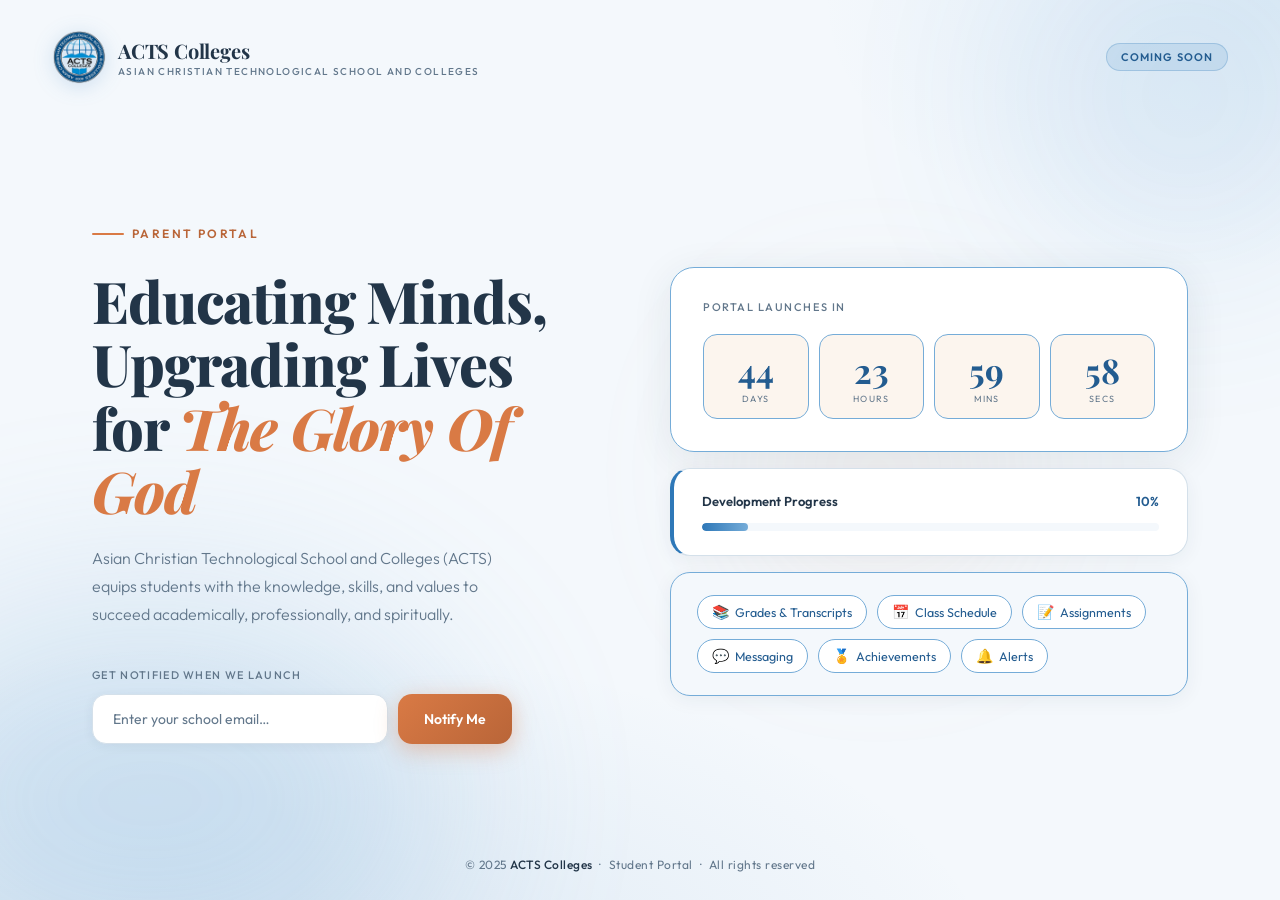
==== index.html @ 6156547c "Initial commit - Parent Portal" ====
<!DOCTYPE html>
<html lang="en">
<head>
<meta charset="UTF-8">
<meta name="viewport" content="width=device-width, initial-scale=1.0">
<title>ACTS Colleges Parents-Portal</title>
<link rel="preconnect" href="https://fonts.googleapis.com">
<link rel="icon" href="logo-no-bg.png">
<link href="https://fonts.googleapis.com/css2?family=Playfair+Display:ital,wght@0,600;0,700;0,800;1,600&family=Outfit:wght@300;400;500;600&display=swap" rel="stylesheet">
<style>
:root {
  --blue: #2e78b8;
  --red: #d97a45;
  --blue-mid: #3f8ccc;
  --blue-lt: #75acd8;
  --blue-dk: #235c90;
  --red-dk: #b96538;
  --white: #ffffff;
  --off: #f4f8fc;
  --cream: #fcf5ee;
  --text: #223548;
  --muted: #62778b;
  --border: #d4e0ea;
  --accent-soft: #f1c7ad;
}

*, *::before, *::after { box-sizing: border-box; margin: 0; padding: 0; }
html { height: 100%; }

body {
  font-family: 'Outfit', sans-serif;
  background-color: var(--off);
  color: var(--text);
  min-height: 100vh;
  overflow-x: hidden;
  position: relative;
}

/* -- BACKGROUND -- */
.bg-base {
  position: fixed;
  inset: 0;
  z-index: 0;
  background:
    radial-gradient(ellipse 90% 60% at 20% 110%, rgba(46,120,184,0.12) 0%, transparent 65%),
    radial-gradient(ellipse 60% 50% at 100% 0%, rgba(63,140,204,0.1) 0%, transparent 60%),
    var(--off);
}

.shape {
  position: fixed;
  z-index: 0;
  border-radius: 50%;
  filter: blur(100px);
  animation: breathe 10s ease-in-out infinite alternate;
}
.shape-1 {
  width: 600px; height: 400px;
  background: var(--blue-lt);
  opacity: 0.28;
  bottom: -100px; left: -150px;
  animation-duration: 13s;
}
.shape-2 {
  width: 350px; height: 350px;
  background: var(--blue-mid);
  opacity: 0.1;
  top: -80px; right: -80px;
  animation-duration: 9s;
  animation-delay: -3s;
}
.shape-3 {
  width: 220px; height: 220px;
  background: var(--accent-soft);
  opacity: 0.18;
  top: 40%; left: 60%;
  animation-duration: 15s;
  animation-delay: -6s;
}

@keyframes breathe {
  0% { transform: scale(1) rotate(0deg); }
  100% { transform: scale(1.1) rotate(8deg); }
}

/* -- PAGE -- */
.page {
  position: relative;
  z-index: 1;
  min-height: 100vh;
  display: grid;
  grid-template-rows: auto 1fr auto;
}

/* -- HEADER -- */
header {
  padding: 30px 52px;
  display: flex;
  align-items: center;
  justify-content: space-between;
  animation: fadeDown 0.7s ease both;
}

.logo {
  display: flex;
  align-items: center;
  gap: 12px;
}

.logo-icon {
  width: 54px; height: 54px;
  display: flex; align-items: center; justify-content: center;
}
.logo-icon img {
  width: 100%; height: 100%;
  object-fit: contain;
  filter: drop-shadow(0 3px 10px rgba(46,120,184,0.3));
}

.logo-name {
  font-family: 'Playfair Display', serif;
  font-size: 20px;
  font-weight: 700;
  color: var(--text);
  letter-spacing: -0.01em;
}
.logo-name span {
  display: block;
  font-family: 'Outfit', sans-serif;
  font-size: 10px;
  font-weight: 500;
  letter-spacing: 0.14em;
  text-transform: uppercase;
  color: var(--muted);
  margin-top: 1px;
}

.nav-badge {
  background: rgba(46,120,184,0.12);
  border: 1px solid rgba(46,120,184,0.25);
  color: var(--blue-dk);
  font-size: 11px;
  font-weight: 600;
  letter-spacing: 0.1em;
  text-transform: uppercase;
  padding: 6px 14px;
  border-radius: 100px;
}

/* -- HERO -- */
.hero {
  display: grid;
  grid-template-columns: 1fr 1fr;
  align-items: center;
  gap: 60px;
  padding: 60px 52px 40px;
  max-width: 1200px;
  margin: 0 auto;
  width: 100%;
}

.hero-content { }

.portal-tag {
  display: inline-flex;
  align-items: center;
  gap: 8px;
  margin-bottom: 28px;
  animation: fadeUp 0.7s 0.1s ease both;
}
.portal-tag-line {
  width: 32px; height: 2px;
  background: var(--red);
  border-radius: 2px;
}
.portal-tag-text {
  font-size: 12px;
  font-weight: 600;
  letter-spacing: 0.2em;
  text-transform: uppercase;
  color: var(--red-dk);
}

.hero-title {
  font-family: 'Playfair Display', serif;
  font-size: clamp(32px, 4.5vw, 60px);
  font-weight: 800;
  line-height: 1.1;
  letter-spacing: -0.02em;
  color: var(--text);
  margin-bottom: 22px;
  animation: fadeUp 0.8s 0.2s ease both;
}
.hero-title em {
  font-style: italic;
  color: var(--red);
  position: relative;
}

.hero-desc {
  font-size: 16px;
  color: var(--muted);
  line-height: 1.75;
  font-weight: 300;
  max-width: 420px;
  margin-bottom: 40px;
  animation: fadeUp 0.8s 0.3s ease both;
}

/* Notify form */
.notify-wrap {
  animation: fadeUp 0.8s 0.4s ease both;
}
.notify-label {
  font-size: 11px;
  letter-spacing: 0.12em;
  text-transform: uppercase;
  color: var(--muted);
  margin-bottom: 12px;
  font-weight: 500;
}
.notify-row {
  display: flex;
  gap: 10px;
  flex-wrap: wrap;
  max-width: 420px;
}
.notify-input {
  flex: 1;
  min-width: 200px;
  padding: 15px 20px;
  border: 1.5px solid var(--border);
  border-radius: 14px;
  background: var(--white);
  font-family: 'Outfit', sans-serif;
  font-size: 14px;
  color: var(--text);
  outline: none;
  transition: border-color 0.2s, box-shadow 0.2s;
  box-shadow: 0 2px 12px rgba(34,53,72,0.06);
}
.notify-input::placeholder { color: var(--muted); }
.notify-input:focus {
  border-color: var(--blue-mid);
  box-shadow: 0 0 0 3px rgba(46,120,184,0.14);
}
.notify-btn {
  padding: 15px 26px;
  background: linear-gradient(135deg, var(--red), var(--red-dk));
  color: var(--white);
  border: none;
  border-radius: 14px;
  font-family: 'Outfit', sans-serif;
  font-size: 14px;
  font-weight: 600;
  cursor: pointer;
  transition: transform 0.2s, box-shadow 0.2s;
  box-shadow: 0 6px 22px rgba(217,122,69,0.38);
  white-space: nowrap;
}
.notify-btn:hover { transform: translateY(-2px); box-shadow: 0 10px 30px rgba(217,122,69,0.45); }
.notify-btn:active { transform: translateY(0); }

/* -- RIGHT PANEL -- */
.hero-right {
  display: flex;
  flex-direction: column;
  gap: 16px;
  animation: fadeLeft 0.9s 0.35s ease both;
}

/* Countdown card */
.countdown-card {
  background: var(--white);
  border: 1px solid var(--blue-lt);
  border-radius: 24px;
  padding: 32px;
  box-shadow: 0 8px 40px rgba(34,53,72,0.09);
}
.cd-title {
  font-size: 11px;
  letter-spacing: 0.14em;
  text-transform: uppercase;
  color: var(--muted);
  margin-bottom: 20px;
  font-weight: 500;
}
.countdown {
  display: grid;
  grid-template-columns: repeat(4, 1fr);
  gap: 10px;
}
.cd-unit {
  background: var(--cream);
  border: 1px solid var(--blue-lt);
  border-radius: 14px;
  padding: 18px 10px 14px;
  text-align: center;
  transition: transform 0.2s, box-shadow 0.2s;
}
.cd-unit:hover { box-shadow: 0 4px 16px rgba(217,122,69,0.15); }
.cd-unit:hover { transform: translateY(-3px); }
.cd-num {
  font-family: 'Playfair Display', serif;
  font-size: 34px;
  font-weight: 700;
  color: var(--blue-dk);
  line-height: 1;
  display: block;
  font-variant-numeric: tabular-nums;
}
.cd-lbl {
  font-size: 9px;
  letter-spacing: 0.14em;
  text-transform: uppercase;
  color: var(--muted);
  display: block;
  margin-top: 6px;
}

/* Progress bar */
.progress-card {
  background: var(--white);
  border-left: 4px solid var(--blue);
  border-top: 1px solid var(--border);
  border-right: 1px solid var(--border);
  border-bottom: 1px solid var(--border);
  border-radius: 20px;
  padding: 24px 28px;
  box-shadow: 0 4px 20px rgba(34,53,72,0.06);
}
.progress-header {
  display: flex;
  justify-content: space-between;
  align-items: center;
  margin-bottom: 14px;
}
.progress-title {
  font-size: 13px;
  font-weight: 600;
  color: var(--text);
}
.progress-pct {
  font-size: 13px;
  font-weight: 600;
  color: var(--blue-dk);
}
.progress-track {
  height: 8px;
  background: var(--off);
  border-radius: 100px;
  overflow: hidden;
}
.progress-fill {
  height: 100%;
  width: 10%;
  background: linear-gradient(90deg, var(--blue), var(--blue-lt));
  border-radius: 100px;
  animation: fillBar 1.4s 0.8s ease both;
  transform-origin: left;
  transform: scaleX(0);
}
@keyframes fillBar { to { transform: scaleX(1); } }

/* Features list */
.features-card {
  background: var(--off);
  border: 1px solid var(--blue-lt);
  border-radius: 20px;
  padding: 22px 26px;
  box-shadow: 0 4px 20px rgba(34,53,72,0.06);
  display: flex;
  flex-wrap: wrap;
  gap: 10px;
}
.feat-tag {
  display: flex;
  align-items: center;
  gap: 6px;
  font-size: 12.5px;
  color: var(--blue-dk);
  background: var(--white);
  border: 1px solid var(--blue-lt);
  border-radius: 100px;
  padding: 7px 14px;
  font-weight: 400;
}
.feat-tag .fi { font-size: 14px; }

/* -- FOOTER -- */
footer {
  text-align: center;
  padding: 28px 24px;
  font-size: 12px;
  color: var(--muted);
  letter-spacing: 0.04em;
  animation: fadeUp 0.7s 0.7s ease both;
}
footer strong { color: var(--text); font-weight: 500; }

/* -- TOAST -- */
.toast {
  position: fixed;
  bottom: 32px; left: 50%;
  transform: translateX(-50%) translateY(80px);
  background: var(--text);
  color: #fff;
  padding: 12px 26px;
  border-radius: 100px;
  font-size: 13px;
  font-weight: 500;
  opacity: 0;
  transition: all 0.4s cubic-bezier(0.34,1.56,0.64,1);
  z-index: 99;
}
.toast.show { opacity: 1; transform: translateX(-50%) translateY(0); }

/* -- ANIMATIONS -- */
@keyframes fadeDown { from { opacity:0; transform:translateY(-14px); } to { opacity:1; transform:translateY(0); } }
@keyframes fadeUp   { from { opacity:0; transform:translateY(18px);  } to { opacity:1; transform:translateY(0); } }
@keyframes fadeLeft { from { opacity:0; transform:translateX(24px);  } to { opacity:1; transform:translateX(0); } }

/* -- RESPONSIVE -- */
@media (max-width: 820px) {
  .hero { grid-template-columns: 1fr; padding: 40px 28px 30px; }
  .hero-right { order: -1; }
  .countdown { grid-template-columns: repeat(4, 1fr); }
  header { padding: 22px 28px; }
}
@media (max-width: 480px) {
  .countdown { grid-template-columns: repeat(2, 1fr); }
  .cd-num { font-size: 28px; }
  .hero-title { font-size: 34px; }
  .nav-badge { display: none; }
}
</style>
</head>
<body>

<div class="bg-base"></div>
<div class="shape shape-1"></div>
<div class="shape shape-2"></div>
<div class="shape shape-3"></div>

<div class="page">
  <header>
    <div class="logo">
      <div class="logo-icon">
        <img src="logo-no-bg.png" alt="ACTS Colleges Logo" />
      </div>
      <div class="logo-name">
        ACTS Colleges
        <span>Asian Christian Technological School and Colleges</span>
      </div>
    </div>
    <div class="nav-badge">Coming Soon</div>
  </header>

  <main class="hero">
    <div class="hero-content">
      <div class="portal-tag">
        <div class="portal-tag-line"></div>
        <span class="portal-tag-text">Parent Portal</span>
      </div>

      <h1 class="hero-title">
        Educating Minds,<br>Upgrading Lives<br>for <em>The Glory Of God</em>
      </h1>

      <p class="hero-desc">
        Asian Christian Technological School and Colleges (ACTS) equips students with the knowledge, skills, and values to succeed academically, professionally, and spiritually.
      </p>

      <div class="notify-wrap">
        <p class="notify-label">Get notified when we launch</p>
        <div class="notify-row">
          <input class="notify-input" type="email" id="student-email" placeholder="Enter your school email…">
          <button class="notify-btn" onclick="handleNotify()">Notify Me</button>
        </div>
      </div>
    </div>

    <div class="hero-right">
      <!-- Countdown -->
      <div class="countdown-card">
        <p class="cd-title">Portal launches in</p>
        <div class="countdown">
          <div class="cd-unit">
            <span class="cd-num" id="cd-days">00</span>
            <span class="cd-lbl">Days</span>
          </div>
          <div class="cd-unit">
            <span class="cd-num" id="cd-hours">00</span>
            <span class="cd-lbl">Hours</span>
          </div>
          <div class="cd-unit">
            <span class="cd-num" id="cd-mins">00</span>
            <span class="cd-lbl">Mins</span>
          </div>
          <div class="cd-unit">
            <span class="cd-num" id="cd-secs">00</span>
            <span class="cd-lbl">Secs</span>
          </div>
        </div>
      </div>

      <!-- Progress -->
      <div class="progress-card">
        <div class="progress-header">
          <span class="progress-title">Development Progress</span>
          <span class="progress-pct">10%</span>
        </div>
        <div class="progress-track">
          <div class="progress-fill"></div>
        </div>
      </div>

      <!-- Features -->
      <div class="features-card">
        <div class="feat-tag"><span class="fi">📚</span> Grades &amp; Transcripts</div>
        <div class="feat-tag"><span class="fi">📅</span> Class Schedule</div>
        <div class="feat-tag"><span class="fi">📝</span> Assignments</div>
        <div class="feat-tag"><span class="fi">💬</span> Messaging</div>
        <div class="feat-tag"><span class="fi">🏅</span> Achievements</div>
        <div class="feat-tag"><span class="fi">🔔</span> Alerts</div>
      </div>
    </div>
  </main>

  <footer>
    &copy; 2025 <strong>ACTS Colleges</strong> &nbsp;&middot;&nbsp; Student Portal &nbsp;&middot;&nbsp; All rights reserved
  </footer>
</div>

<div class="toast" id="toast">&#10003; You'll be notified at launch!</div>

<script>
const target = new Date(Date.now() + 45 * 24 * 60 * 60 * 1000);
function pad(n) { return String(n).padStart(2, '0'); }

function tick() {
  const diff = target - Date.now();
  if (diff <= 0) return;
  const d = Math.floor(diff / 86400000);
  const h = Math.floor((diff % 86400000) / 3600000);
  const m = Math.floor((diff % 3600000) / 60000);
  const s = Math.floor((diff % 60000) / 1000);
  document.getElementById('cd-days').textContent = pad(d);
  document.getElementById('cd-hours').textContent = pad(h);
  document.getElementById('cd-mins').textContent = pad(m);
  document.getElementById('cd-secs').textContent = pad(s);
}
tick();
setInterval(tick, 1000);

function handleNotify() {
  const input = document.getElementById('student-email');
  if (!input.value || !input.value.includes('@')) {
    input.style.borderColor = 'var(--blue-mid)';
    input.style.boxShadow = '0 0 0 3px rgba(46,120,184,0.15)';
    setTimeout(() => { input.style.borderColor = ''; input.style.boxShadow = ''; }, 1500);
    return;
  }
  const toast = document.getElementById('toast');
  toast.classList.add('show');
  input.value = '';
  setTimeout(() => toast.classList.remove('show'), 3500);
}
</script>
</body>
</html>
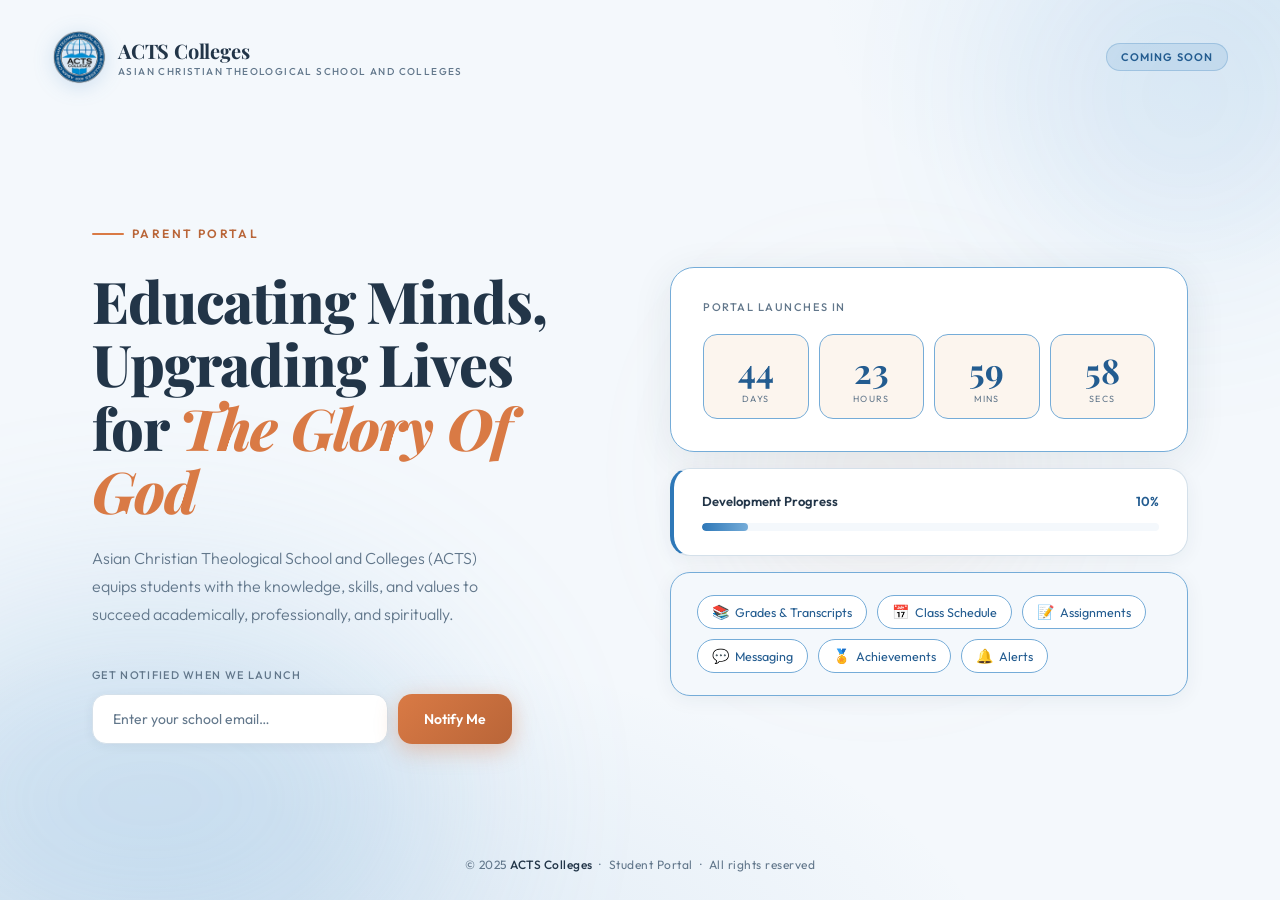
==== commit 3ac7afc4: "Update logo and description" ====
--- a/index.html
+++ b/index.html
@@ -7,433 +7,7 @@
 <link rel="preconnect" href="https://fonts.googleapis.com">
 <link rel="icon" href="logo-no-bg.png">
 <link href="https://fonts.googleapis.com/css2?family=Playfair+Display:ital,wght@0,600;0,700;0,800;1,600&family=Outfit:wght@300;400;500;600&display=swap" rel="stylesheet">
-<style>
-:root {
-  --blue: #2e78b8;
-  --red: #d97a45;
-  --blue-mid: #3f8ccc;
-  --blue-lt: #75acd8;
-  --blue-dk: #235c90;
-  --red-dk: #b96538;
-  --white: #ffffff;
-  --off: #f4f8fc;
-  --cream: #fcf5ee;
-  --text: #223548;
-  --muted: #62778b;
-  --border: #d4e0ea;
-  --accent-soft: #f1c7ad;
-}
-
-*, *::before, *::after { box-sizing: border-box; margin: 0; padding: 0; }
-html { height: 100%; }
-
-body {
-  font-family: 'Outfit', sans-serif;
-  background-color: var(--off);
-  color: var(--text);
-  min-height: 100vh;
-  overflow-x: hidden;
-  position: relative;
-}
-
-/* -- BACKGROUND -- */
-.bg-base {
-  position: fixed;
-  inset: 0;
-  z-index: 0;
-  background:
-    radial-gradient(ellipse 90% 60% at 20% 110%, rgba(46,120,184,0.12) 0%, transparent 65%),
-    radial-gradient(ellipse 60% 50% at 100% 0%, rgba(63,140,204,0.1) 0%, transparent 60%),
-    var(--off);
-}
-
-.shape {
-  position: fixed;
-  z-index: 0;
-  border-radius: 50%;
-  filter: blur(100px);
-  animation: breathe 10s ease-in-out infinite alternate;
-}
-.shape-1 {
-  width: 600px; height: 400px;
-  background: var(--blue-lt);
-  opacity: 0.28;
-  bottom: -100px; left: -150px;
-  animation-duration: 13s;
-}
-.shape-2 {
-  width: 350px; height: 350px;
-  background: var(--blue-mid);
-  opacity: 0.1;
-  top: -80px; right: -80px;
-  animation-duration: 9s;
-  animation-delay: -3s;
-}
-.shape-3 {
-  width: 220px; height: 220px;
-  background: var(--accent-soft);
-  opacity: 0.18;
-  top: 40%; left: 60%;
-  animation-duration: 15s;
-  animation-delay: -6s;
-}
-
-@keyframes breathe {
-  0% { transform: scale(1) rotate(0deg); }
-  100% { transform: scale(1.1) rotate(8deg); }
-}
-
-/* -- PAGE -- */
-.page {
-  position: relative;
-  z-index: 1;
-  min-height: 100vh;
-  display: grid;
-  grid-template-rows: auto 1fr auto;
-}
-
-/* -- HEADER -- */
-header {
-  padding: 30px 52px;
-  display: flex;
-  align-items: center;
-  justify-content: space-between;
-  animation: fadeDown 0.7s ease both;
-}
-
-.logo {
-  display: flex;
-  align-items: center;
-  gap: 12px;
-}
-
-.logo-icon {
-  width: 54px; height: 54px;
-  display: flex; align-items: center; justify-content: center;
-}
-.logo-icon img {
-  width: 100%; height: 100%;
-  object-fit: contain;
-  filter: drop-shadow(0 3px 10px rgba(46,120,184,0.3));
-}
-
-.logo-name {
-  font-family: 'Playfair Display', serif;
-  font-size: 20px;
-  font-weight: 700;
-  color: var(--text);
-  letter-spacing: -0.01em;
-}
-.logo-name span {
-  display: block;
-  font-family: 'Outfit', sans-serif;
-  font-size: 10px;
-  font-weight: 500;
-  letter-spacing: 0.14em;
-  text-transform: uppercase;
-  color: var(--muted);
-  margin-top: 1px;
-}
-
-.nav-badge {
-  background: rgba(46,120,184,0.12);
-  border: 1px solid rgba(46,120,184,0.25);
-  color: var(--blue-dk);
-  font-size: 11px;
-  font-weight: 600;
-  letter-spacing: 0.1em;
-  text-transform: uppercase;
-  padding: 6px 14px;
-  border-radius: 100px;
-}
-
-/* -- HERO -- */
-.hero {
-  display: grid;
-  grid-template-columns: 1fr 1fr;
-  align-items: center;
-  gap: 60px;
-  padding: 60px 52px 40px;
-  max-width: 1200px;
-  margin: 0 auto;
-  width: 100%;
-}
-
-.hero-content { }
-
-.portal-tag {
-  display: inline-flex;
-  align-items: center;
-  gap: 8px;
-  margin-bottom: 28px;
-  animation: fadeUp 0.7s 0.1s ease both;
-}
-.portal-tag-line {
-  width: 32px; height: 2px;
-  background: var(--red);
-  border-radius: 2px;
-}
-.portal-tag-text {
-  font-size: 12px;
-  font-weight: 600;
-  letter-spacing: 0.2em;
-  text-transform: uppercase;
-  color: var(--red-dk);
-}
-
-.hero-title {
-  font-family: 'Playfair Display', serif;
-  font-size: clamp(32px, 4.5vw, 60px);
-  font-weight: 800;
-  line-height: 1.1;
-  letter-spacing: -0.02em;
-  color: var(--text);
-  margin-bottom: 22px;
-  animation: fadeUp 0.8s 0.2s ease both;
-}
-.hero-title em {
-  font-style: italic;
-  color: var(--red);
-  position: relative;
-}
-
-.hero-desc {
-  font-size: 16px;
-  color: var(--muted);
-  line-height: 1.75;
-  font-weight: 300;
-  max-width: 420px;
-  margin-bottom: 40px;
-  animation: fadeUp 0.8s 0.3s ease both;
-}
-
-/* Notify form */
-.notify-wrap {
-  animation: fadeUp 0.8s 0.4s ease both;
-}
-.notify-label {
-  font-size: 11px;
-  letter-spacing: 0.12em;
-  text-transform: uppercase;
-  color: var(--muted);
-  margin-bottom: 12px;
-  font-weight: 500;
-}
-.notify-row {
-  display: flex;
-  gap: 10px;
-  flex-wrap: wrap;
-  max-width: 420px;
-}
-.notify-input {
-  flex: 1;
-  min-width: 200px;
-  padding: 15px 20px;
-  border: 1.5px solid var(--border);
-  border-radius: 14px;
-  background: var(--white);
-  font-family: 'Outfit', sans-serif;
-  font-size: 14px;
-  color: var(--text);
-  outline: none;
-  transition: border-color 0.2s, box-shadow 0.2s;
-  box-shadow: 0 2px 12px rgba(34,53,72,0.06);
-}
-.notify-input::placeholder { color: var(--muted); }
-.notify-input:focus {
-  border-color: var(--blue-mid);
-  box-shadow: 0 0 0 3px rgba(46,120,184,0.14);
-}
-.notify-btn {
-  padding: 15px 26px;
-  background: linear-gradient(135deg, var(--red), var(--red-dk));
-  color: var(--white);
-  border: none;
-  border-radius: 14px;
-  font-family: 'Outfit', sans-serif;
-  font-size: 14px;
-  font-weight: 600;
-  cursor: pointer;
-  transition: transform 0.2s, box-shadow 0.2s;
-  box-shadow: 0 6px 22px rgba(217,122,69,0.38);
-  white-space: nowrap;
-}
-.notify-btn:hover { transform: translateY(-2px); box-shadow: 0 10px 30px rgba(217,122,69,0.45); }
-.notify-btn:active { transform: translateY(0); }
-
-/* -- RIGHT PANEL -- */
-.hero-right {
-  display: flex;
-  flex-direction: column;
-  gap: 16px;
-  animation: fadeLeft 0.9s 0.35s ease both;
-}
-
-/* Countdown card */
-.countdown-card {
-  background: var(--white);
-  border: 1px solid var(--blue-lt);
-  border-radius: 24px;
-  padding: 32px;
-  box-shadow: 0 8px 40px rgba(34,53,72,0.09);
-}
-.cd-title {
-  font-size: 11px;
-  letter-spacing: 0.14em;
-  text-transform: uppercase;
-  color: var(--muted);
-  margin-bottom: 20px;
-  font-weight: 500;
-}
-.countdown {
-  display: grid;
-  grid-template-columns: repeat(4, 1fr);
-  gap: 10px;
-}
-.cd-unit {
-  background: var(--cream);
-  border: 1px solid var(--blue-lt);
-  border-radius: 14px;
-  padding: 18px 10px 14px;
-  text-align: center;
-  transition: transform 0.2s, box-shadow 0.2s;
-}
-.cd-unit:hover { box-shadow: 0 4px 16px rgba(217,122,69,0.15); }
-.cd-unit:hover { transform: translateY(-3px); }
-.cd-num {
-  font-family: 'Playfair Display', serif;
-  font-size: 34px;
-  font-weight: 700;
-  color: var(--blue-dk);
-  line-height: 1;
-  display: block;
-  font-variant-numeric: tabular-nums;
-}
-.cd-lbl {
-  font-size: 9px;
-  letter-spacing: 0.14em;
-  text-transform: uppercase;
-  color: var(--muted);
-  display: block;
-  margin-top: 6px;
-}
-
-/* Progress bar */
-.progress-card {
-  background: var(--white);
-  border-left: 4px solid var(--blue);
-  border-top: 1px solid var(--border);
-  border-right: 1px solid var(--border);
-  border-bottom: 1px solid var(--border);
-  border-radius: 20px;
-  padding: 24px 28px;
-  box-shadow: 0 4px 20px rgba(34,53,72,0.06);
-}
-.progress-header {
-  display: flex;
-  justify-content: space-between;
-  align-items: center;
-  margin-bottom: 14px;
-}
-.progress-title {
-  font-size: 13px;
-  font-weight: 600;
-  color: var(--text);
-}
-.progress-pct {
-  font-size: 13px;
-  font-weight: 600;
-  color: var(--blue-dk);
-}
-.progress-track {
-  height: 8px;
-  background: var(--off);
-  border-radius: 100px;
-  overflow: hidden;
-}
-.progress-fill {
-  height: 100%;
-  width: 10%;
-  background: linear-gradient(90deg, var(--blue), var(--blue-lt));
-  border-radius: 100px;
-  animation: fillBar 1.4s 0.8s ease both;
-  transform-origin: left;
-  transform: scaleX(0);
-}
-@keyframes fillBar { to { transform: scaleX(1); } }
-
-/* Features list */
-.features-card {
-  background: var(--off);
-  border: 1px solid var(--blue-lt);
-  border-radius: 20px;
-  padding: 22px 26px;
-  box-shadow: 0 4px 20px rgba(34,53,72,0.06);
-  display: flex;
-  flex-wrap: wrap;
-  gap: 10px;
-}
-.feat-tag {
-  display: flex;
-  align-items: center;
-  gap: 6px;
-  font-size: 12.5px;
-  color: var(--blue-dk);
-  background: var(--white);
-  border: 1px solid var(--blue-lt);
-  border-radius: 100px;
-  padding: 7px 14px;
-  font-weight: 400;
-}
-.feat-tag .fi { font-size: 14px; }
-
-/* -- FOOTER -- */
-footer {
-  text-align: center;
-  padding: 28px 24px;
-  font-size: 12px;
-  color: var(--muted);
-  letter-spacing: 0.04em;
-  animation: fadeUp 0.7s 0.7s ease both;
-}
-footer strong { color: var(--text); font-weight: 500; }
-
-/* -- TOAST -- */
-.toast {
-  position: fixed;
-  bottom: 32px; left: 50%;
-  transform: translateX(-50%) translateY(80px);
-  background: var(--text);
-  color: #fff;
-  padding: 12px 26px;
-  border-radius: 100px;
-  font-size: 13px;
-  font-weight: 500;
-  opacity: 0;
-  transition: all 0.4s cubic-bezier(0.34,1.56,0.64,1);
-  z-index: 99;
-}
-.toast.show { opacity: 1; transform: translateX(-50%) translateY(0); }
-
-/* -- ANIMATIONS -- */
-@keyframes fadeDown { from { opacity:0; transform:translateY(-14px); } to { opacity:1; transform:translateY(0); } }
-@keyframes fadeUp   { from { opacity:0; transform:translateY(18px);  } to { opacity:1; transform:translateY(0); } }
-@keyframes fadeLeft { from { opacity:0; transform:translateX(24px);  } to { opacity:1; transform:translateX(0); } }
-
-/* -- RESPONSIVE -- */
-@media (max-width: 820px) {
-  .hero { grid-template-columns: 1fr; padding: 40px 28px 30px; }
-  .hero-right { order: -1; }
-  .countdown { grid-template-columns: repeat(4, 1fr); }
-  header { padding: 22px 28px; }
-}
-@media (max-width: 480px) {
-  .countdown { grid-template-columns: repeat(2, 1fr); }
-  .cd-num { font-size: 28px; }
-  .hero-title { font-size: 34px; }
-  .nav-badge { display: none; }
-}
-</style>
+<link rel="stylesheet" href="css/style.css">
 </head>
 <body>
 
@@ -450,7 +24,7 @@
       </div>
       <div class="logo-name">
         ACTS Colleges
-        <span>Asian Christian Technological School and Colleges</span>
+        <span>Asian Christian Theological School and Colleges</span>
       </div>
     </div>
     <div class="nav-badge">Coming Soon</div>
@@ -468,7 +42,7 @@
       </h1>
 
       <p class="hero-desc">
-        Asian Christian Technological School and Colleges (ACTS) equips students with the knowledge, skills, and values to succeed academically, professionally, and spiritually.
+        Asian Christian Theological School and Colleges (ACTS) equips students with the knowledge, skills, and values to succeed academically, professionally, and spiritually.
       </p>
 
       <div class="notify-wrap">
--- a/css/style.css
+++ b/css/style.css
@@ -0,0 +1,423 @@
+:root {
+  --blue: #2e78b8;
+  --red: #d97a45;
+  --blue-mid: #3f8ccc;
+  --blue-lt: #75acd8;
+  --blue-dk: #235c90;
+  --red-dk: #b96538;
+  --white: #ffffff;
+  --off: #f4f8fc;
+  --cream: #fcf5ee;
+  --text: #223548;
+  --muted: #62778b;
+  --border: #d4e0ea;
+  --accent-soft: #f1c7ad;
+}
+
+*, *::before, *::after { box-sizing: border-box; margin: 0; padding: 0; }
+html { height: 100%; }
+
+body {
+  font-family: 'Outfit', sans-serif;
+  background-color: var(--off);
+  color: var(--text);
+  min-height: 100vh;
+  overflow-x: hidden;
+  position: relative;
+}
+
+/* -- BACKGROUND -- */
+.bg-base {
+  position: fixed;
+  inset: 0;
+  z-index: 0;
+  background:
+    radial-gradient(ellipse 90% 60% at 20% 110%, rgba(46,120,184,0.12) 0%, transparent 65%),
+    radial-gradient(ellipse 60% 50% at 100% 0%, rgba(63,140,204,0.1) 0%, transparent 60%),
+    var(--off);
+}
+
+.shape {
+  position: fixed;
+  z-index: 0;
+  border-radius: 50%;
+  filter: blur(100px);
+  animation: breathe 10s ease-in-out infinite alternate;
+}
+.shape-1 {
+  width: 600px; height: 400px;
+  background: var(--blue-lt);
+  opacity: 0.28;
+  bottom: -100px; left: -150px;
+  animation-duration: 13s;
+}
+.shape-2 {
+  width: 350px; height: 350px;
+  background: var(--blue-mid);
+  opacity: 0.1;
+  top: -80px; right: -80px;
+  animation-duration: 9s;
+  animation-delay: -3s;
+}
+.shape-3 {
+  width: 220px; height: 220px;
+  background: var(--accent-soft);
+  opacity: 0.18;
+  top: 40%; left: 60%;
+  animation-duration: 15s;
+  animation-delay: -6s;
+}
+
+@keyframes breathe {
+  0% { transform: scale(1) rotate(0deg); }
+  100% { transform: scale(1.1) rotate(8deg); }
+}
+
+/* -- PAGE -- */
+.page {
+  position: relative;
+  z-index: 1;
+  min-height: 100vh;
+  display: grid;
+  grid-template-rows: auto 1fr auto;
+}
+
+/* -- HEADER -- */
+header {
+  padding: 30px 52px;
+  display: flex;
+  align-items: center;
+  justify-content: space-between;
+  animation: fadeDown 0.7s ease both;
+}
+
+.logo {
+  display: flex;
+  align-items: center;
+  gap: 12px;
+}
+
+.logo-icon {
+  width: 54px; height: 54px;
+  display: flex; align-items: center; justify-content: center;
+}
+.logo-icon img {
+  width: 100%; height: 100%;
+  object-fit: contain;
+  filter: drop-shadow(0 3px 10px rgba(46,120,184,0.3));
+}
+
+.logo-name {
+  font-family: 'Playfair Display', serif;
+  font-size: 20px;
+  font-weight: 700;
+  color: var(--text);
+  letter-spacing: -0.01em;
+}
+.logo-name span {
+  display: block;
+  font-family: 'Outfit', sans-serif;
+  font-size: 10px;
+  font-weight: 500;
+  letter-spacing: 0.14em;
+  text-transform: uppercase;
+  color: var(--muted);
+  margin-top: 1px;
+}
+
+.nav-badge {
+  background: rgba(46,120,184,0.12);
+  border: 1px solid rgba(46,120,184,0.25);
+  color: var(--blue-dk);
+  font-size: 11px;
+  font-weight: 600;
+  letter-spacing: 0.1em;
+  text-transform: uppercase;
+  padding: 6px 14px;
+  border-radius: 100px;
+}
+
+/* -- HERO -- */
+.hero {
+  display: grid;
+  grid-template-columns: 1fr 1fr;
+  align-items: center;
+  gap: 60px;
+  padding: 60px 52px 40px;
+  max-width: 1200px;
+  margin: 0 auto;
+  width: 100%;
+}
+
+.portal-tag {
+  display: inline-flex;
+  align-items: center;
+  gap: 8px;
+  margin-bottom: 28px;
+  animation: fadeUp 0.7s 0.1s ease both;
+}
+.portal-tag-line {
+  width: 32px; height: 2px;
+  background: var(--red);
+  border-radius: 2px;
+}
+.portal-tag-text {
+  font-size: 12px;
+  font-weight: 600;
+  letter-spacing: 0.2em;
+  text-transform: uppercase;
+  color: var(--red-dk);
+}
+
+.hero-title {
+  font-family: 'Playfair Display', serif;
+  font-size: clamp(32px, 4.5vw, 60px);
+  font-weight: 800;
+  line-height: 1.1;
+  letter-spacing: -0.02em;
+  color: var(--text);
+  margin-bottom: 22px;
+  animation: fadeUp 0.8s 0.2s ease both;
+}
+.hero-title em {
+  font-style: italic;
+  color: var(--red);
+  position: relative;
+}
+
+.hero-desc {
+  font-size: 16px;
+  color: var(--muted);
+  line-height: 1.75;
+  font-weight: 300;
+  max-width: 420px;
+  margin-bottom: 40px;
+  animation: fadeUp 0.8s 0.3s ease both;
+}
+
+/* Notify form */
+.notify-wrap {
+  animation: fadeUp 0.8s 0.4s ease both;
+}
+.notify-label {
+  font-size: 11px;
+  letter-spacing: 0.12em;
+  text-transform: uppercase;
+  color: var(--muted);
+  margin-bottom: 12px;
+  font-weight: 500;
+}
+.notify-row {
+  display: flex;
+  gap: 10px;
+  flex-wrap: wrap;
+  max-width: 420px;
+}
+.notify-input {
+  flex: 1;
+  min-width: 200px;
+  padding: 15px 20px;
+  border: 1.5px solid var(--border);
+  border-radius: 14px;
+  background: var(--white);
+  font-family: 'Outfit', sans-serif;
+  font-size: 14px;
+  color: var(--text);
+  outline: none;
+  transition: border-color 0.2s, box-shadow 0.2s;
+  box-shadow: 0 2px 12px rgba(34,53,72,0.06);
+}
+.notify-input::placeholder { color: var(--muted); }
+.notify-input:focus {
+  border-color: var(--blue-mid);
+  box-shadow: 0 0 0 3px rgba(46,120,184,0.14);
+}
+.notify-btn {
+  padding: 15px 26px;
+  background: linear-gradient(135deg, var(--red), var(--red-dk));
+  color: var(--white);
+  border: none;
+  border-radius: 14px;
+  font-family: 'Outfit', sans-serif;
+  font-size: 14px;
+  font-weight: 600;
+  cursor: pointer;
+  transition: transform 0.2s, box-shadow 0.2s;
+  box-shadow: 0 6px 22px rgba(217,122,69,0.38);
+  white-space: nowrap;
+}
+.notify-btn:hover { transform: translateY(-2px); box-shadow: 0 10px 30px rgba(217,122,69,0.45); }
+.notify-btn:active { transform: translateY(0); }
+
+/* -- RIGHT PANEL -- */
+.hero-right {
+  display: flex;
+  flex-direction: column;
+  gap: 16px;
+  animation: fadeLeft 0.9s 0.35s ease both;
+}
+
+/* Countdown card */
+.countdown-card {
+  background: var(--white);
+  border: 1px solid var(--blue-lt);
+  border-radius: 24px;
+  padding: 32px;
+  box-shadow: 0 8px 40px rgba(34,53,72,0.09);
+}
+.cd-title {
+  font-size: 11px;
+  letter-spacing: 0.14em;
+  text-transform: uppercase;
+  color: var(--muted);
+  margin-bottom: 20px;
+  font-weight: 500;
+}
+.countdown {
+  display: grid;
+  grid-template-columns: repeat(4, 1fr);
+  gap: 10px;
+}
+.cd-unit {
+  background: var(--cream);
+  border: 1px solid var(--blue-lt);
+  border-radius: 14px;
+  padding: 18px 10px 14px;
+  text-align: center;
+  transition: transform 0.2s, box-shadow 0.2s;
+}
+.cd-unit:hover { box-shadow: 0 4px 16px rgba(217,122,69,0.15); }
+.cd-unit:hover { transform: translateY(-3px); }
+.cd-num {
+  font-family: 'Playfair Display', serif;
+  font-size: 34px;
+  font-weight: 700;
+  color: var(--blue-dk);
+  line-height: 1;
+  display: block;
+  font-variant-numeric: tabular-nums;
+}
+.cd-lbl {
+  font-size: 9px;
+  letter-spacing: 0.14em;
+  text-transform: uppercase;
+  color: var(--muted);
+  display: block;
+  margin-top: 6px;
+}
+
+/* Progress bar */
+.progress-card {
+  background: var(--white);
+  border-left: 4px solid var(--blue);
+  border-top: 1px solid var(--border);
+  border-right: 1px solid var(--border);
+  border-bottom: 1px solid var(--border);
+  border-radius: 20px;
+  padding: 24px 28px;
+  box-shadow: 0 4px 20px rgba(34,53,72,0.06);
+}
+.progress-header {
+  display: flex;
+  justify-content: space-between;
+  align-items: center;
+  margin-bottom: 14px;
+}
+.progress-title {
+  font-size: 13px;
+  font-weight: 600;
+  color: var(--text);
+}
+.progress-pct {
+  font-size: 13px;
+  font-weight: 600;
+  color: var(--blue-dk);
+}
+.progress-track {
+  height: 8px;
+  background: var(--off);
+  border-radius: 100px;
+  overflow: hidden;
+}
+.progress-fill {
+  height: 100%;
+  width: 10%;
+  background: linear-gradient(90deg, var(--blue), var(--blue-lt));
+  border-radius: 100px;
+  animation: fillBar 1.4s 0.8s ease both;
+  transform-origin: left;
+  transform: scaleX(0);
+}
+@keyframes fillBar { to { transform: scaleX(1); } }
+
+/* Features list */
+.features-card {
+  background: var(--off);
+  border: 1px solid var(--blue-lt);
+  border-radius: 20px;
+  padding: 22px 26px;
+  box-shadow: 0 4px 20px rgba(34,53,72,0.06);
+  display: flex;
+  flex-wrap: wrap;
+  gap: 10px;
+}
+.feat-tag {
+  display: flex;
+  align-items: center;
+  gap: 6px;
+  font-size: 12.5px;
+  color: var(--blue-dk);
+  background: var(--white);
+  border: 1px solid var(--blue-lt);
+  border-radius: 100px;
+  padding: 7px 14px;
+  font-weight: 400;
+}
+.feat-tag .fi { font-size: 14px; }
+
+/* -- FOOTER -- */
+footer {
+  text-align: center;
+  padding: 28px 24px;
+  font-size: 12px;
+  color: var(--muted);
+  letter-spacing: 0.04em;
+  animation: fadeUp 0.7s 0.7s ease both;
+}
+footer strong { color: var(--text); font-weight: 500; }
+
+/* -- TOAST -- */
+.toast {
+  position: fixed;
+  bottom: 32px; left: 50%;
+  transform: translateX(-50%) translateY(80px);
+  background: var(--text);
+  color: #fff;
+  padding: 12px 26px;
+  border-radius: 100px;
+  font-size: 13px;
+  font-weight: 500;
+  opacity: 0;
+  transition: all 0.4s cubic-bezier(0.34,1.56,0.64,1);
+  z-index: 99;
+}
+.toast.show { opacity: 1; transform: translateX(-50%) translateY(0); }
+
+/* -- ANIMATIONS -- */
+@keyframes fadeDown { from { opacity:0; transform:translateY(-14px); } to { opacity:1; transform:translateY(0); } }
+@keyframes fadeUp   { from { opacity:0; transform:translateY(18px);  } to { opacity:1; transform:translateY(0); } }
+@keyframes fadeLeft { from { opacity:0; transform:translateX(24px);  } to { opacity:1; transform:translateX(0); } }
+
+/* -- RESPONSIVE -- */
+@media (max-width: 820px) {
+  .hero { grid-template-columns: 1fr; padding: 40px 28px 30px; }
+  .hero-right { order: -1; }
+  .countdown { grid-template-columns: repeat(4, 1fr); }
+  header { padding: 22px 28px; }
+}
+@media (max-width: 480px) {
+  .countdown { grid-template-columns: repeat(2, 1fr); }
+  .cd-num { font-size: 28px; }
+  .hero-title { font-size: 34px; }
+  .nav-badge { display: none; }
+}
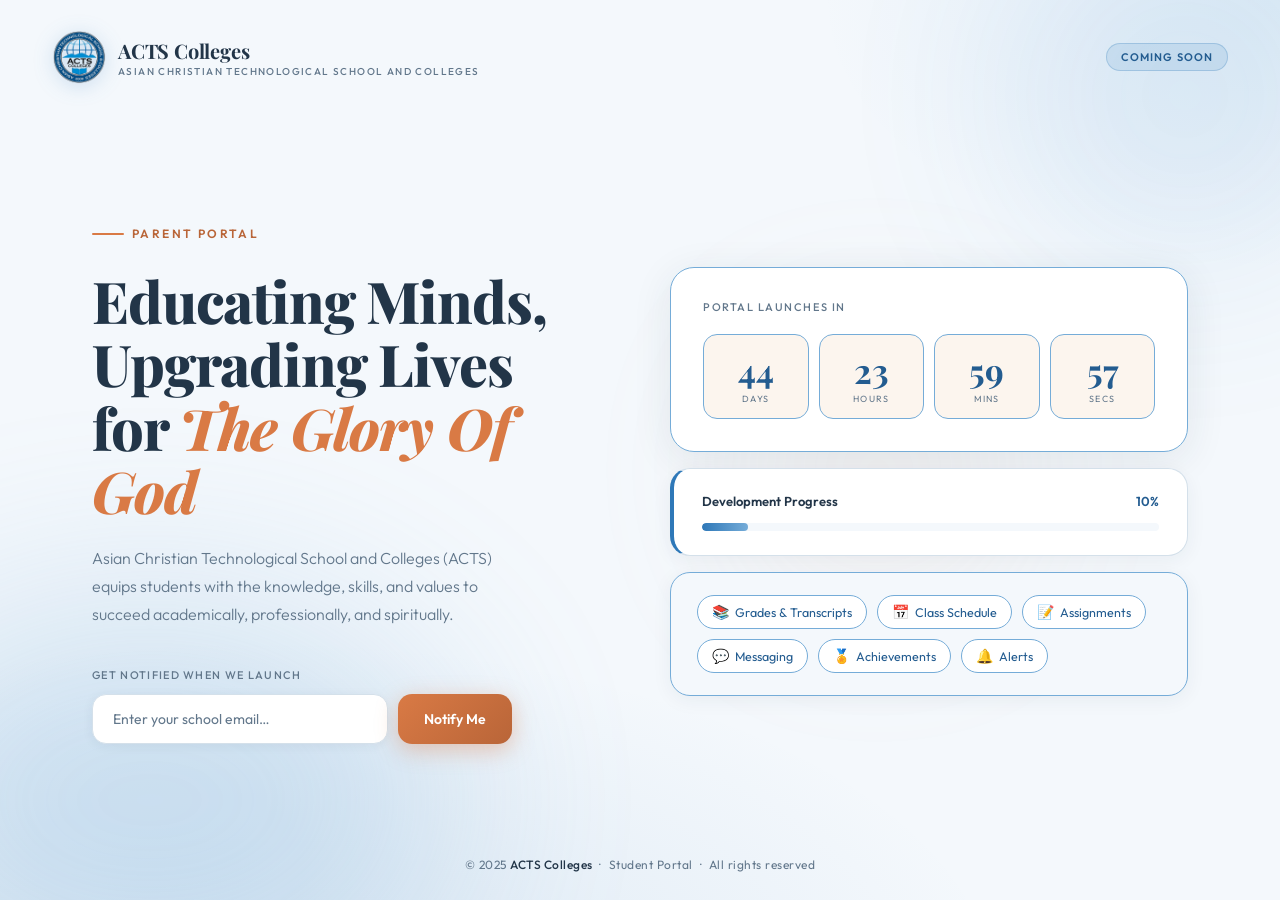
==== commit 17ca560a: "Refactor back to Technological" ====
--- a/index.html
+++ b/index.html
@@ -24,7 +24,7 @@
       </div>
       <div class="logo-name">
         ACTS Colleges
-        <span>Asian Christian Theological School and Colleges</span>
+        <span>Asian Christian Technological School and Colleges</span>
       </div>
     </div>
     <div class="nav-badge">Coming Soon</div>
@@ -42,7 +42,7 @@
       </h1>
 
       <p class="hero-desc">
-        Asian Christian Theological School and Colleges (ACTS) equips students with the knowledge, skills, and values to succeed academically, professionally, and spiritually.
+        Asian Christian Technological School and Colleges (ACTS) equips students with the knowledge, skills, and values to succeed academically, professionally, and spiritually.
       </p>
 
       <div class="notify-wrap">
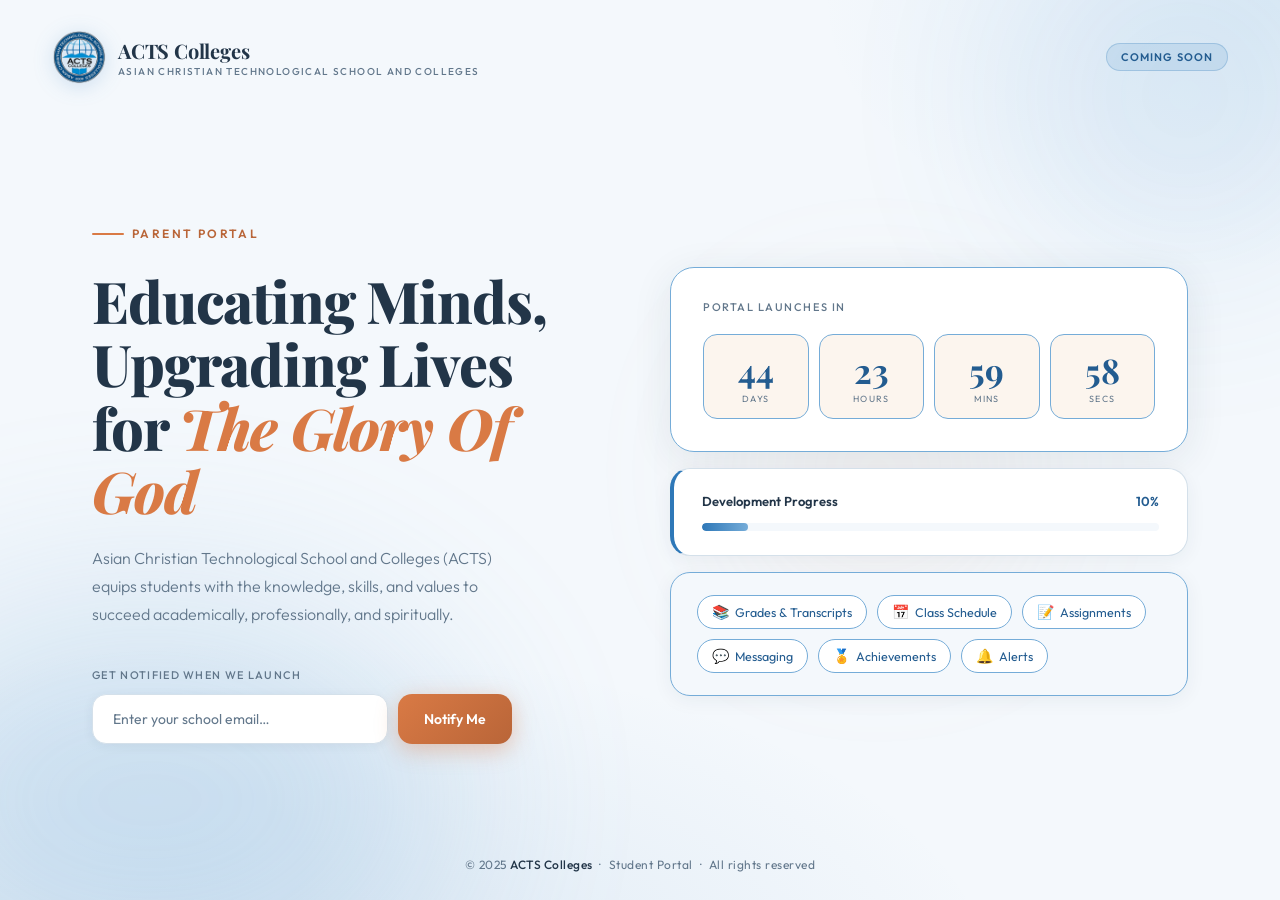
==== commit 6e4355ea: "Optimize Mobile Viewing" ====
--- a/index.html
+++ b/index.html
@@ -35,6 +35,7 @@
       <div class="portal-tag">
         <div class="portal-tag-line"></div>
         <span class="portal-tag-text">Parent Portal</span>
+        <div class="nav-badge nav-badge-inline">Coming Soon</div>
       </div>
 
       <h1 class="hero-title">
--- a/css/style.css
+++ b/css/style.css
@@ -409,9 +409,13 @@
 @keyframes fadeLeft { from { opacity:0; transform:translateX(24px);  } to { opacity:1; transform:translateX(0); } }
 
 /* -- RESPONSIVE -- */
+/* hide inline badge on desktop, show header badge */
+.nav-badge-inline { display: none; }
+
 @media (max-width: 820px) {
   .hero { grid-template-columns: 1fr; padding: 40px 28px 30px; }
-  .hero-right { order: -1; }
+  .hero-content { order: 1; }
+  .hero-right { order: 2; }
   .countdown { grid-template-columns: repeat(4, 1fr); }
   header { padding: 22px 28px; }
 }
@@ -420,4 +424,5 @@
   .cd-num { font-size: 28px; }
   .hero-title { font-size: 34px; }
   .nav-badge { display: none; }
-}
+  .nav-badge-inline { display: flex; }
+}
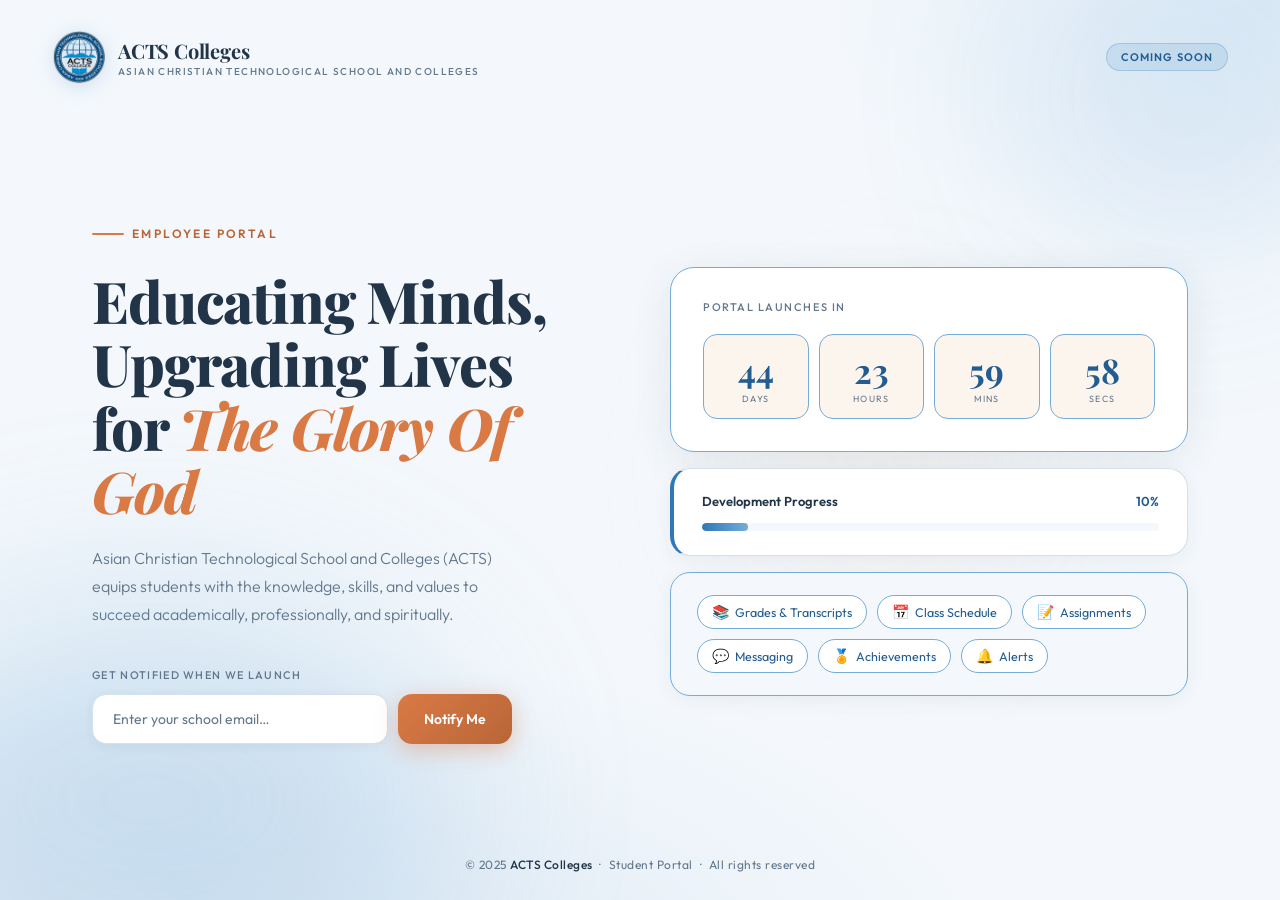
==== commit a14088a9: "Track portal at repo root; deploy rsync workspace; ignore local sibling dirs and deploy keys Co-auth" ====
--- a/index.html
+++ b/index.html
@@ -34,7 +34,7 @@
     <div class="hero-content">
       <div class="portal-tag">
         <div class="portal-tag-line"></div>
-        <span class="portal-tag-text">Parent Portal</span>
+        <span class="portal-tag-text">Employee Portal</span>
         <div class="nav-badge nav-badge-inline">Coming Soon</div>
       </div>
 
